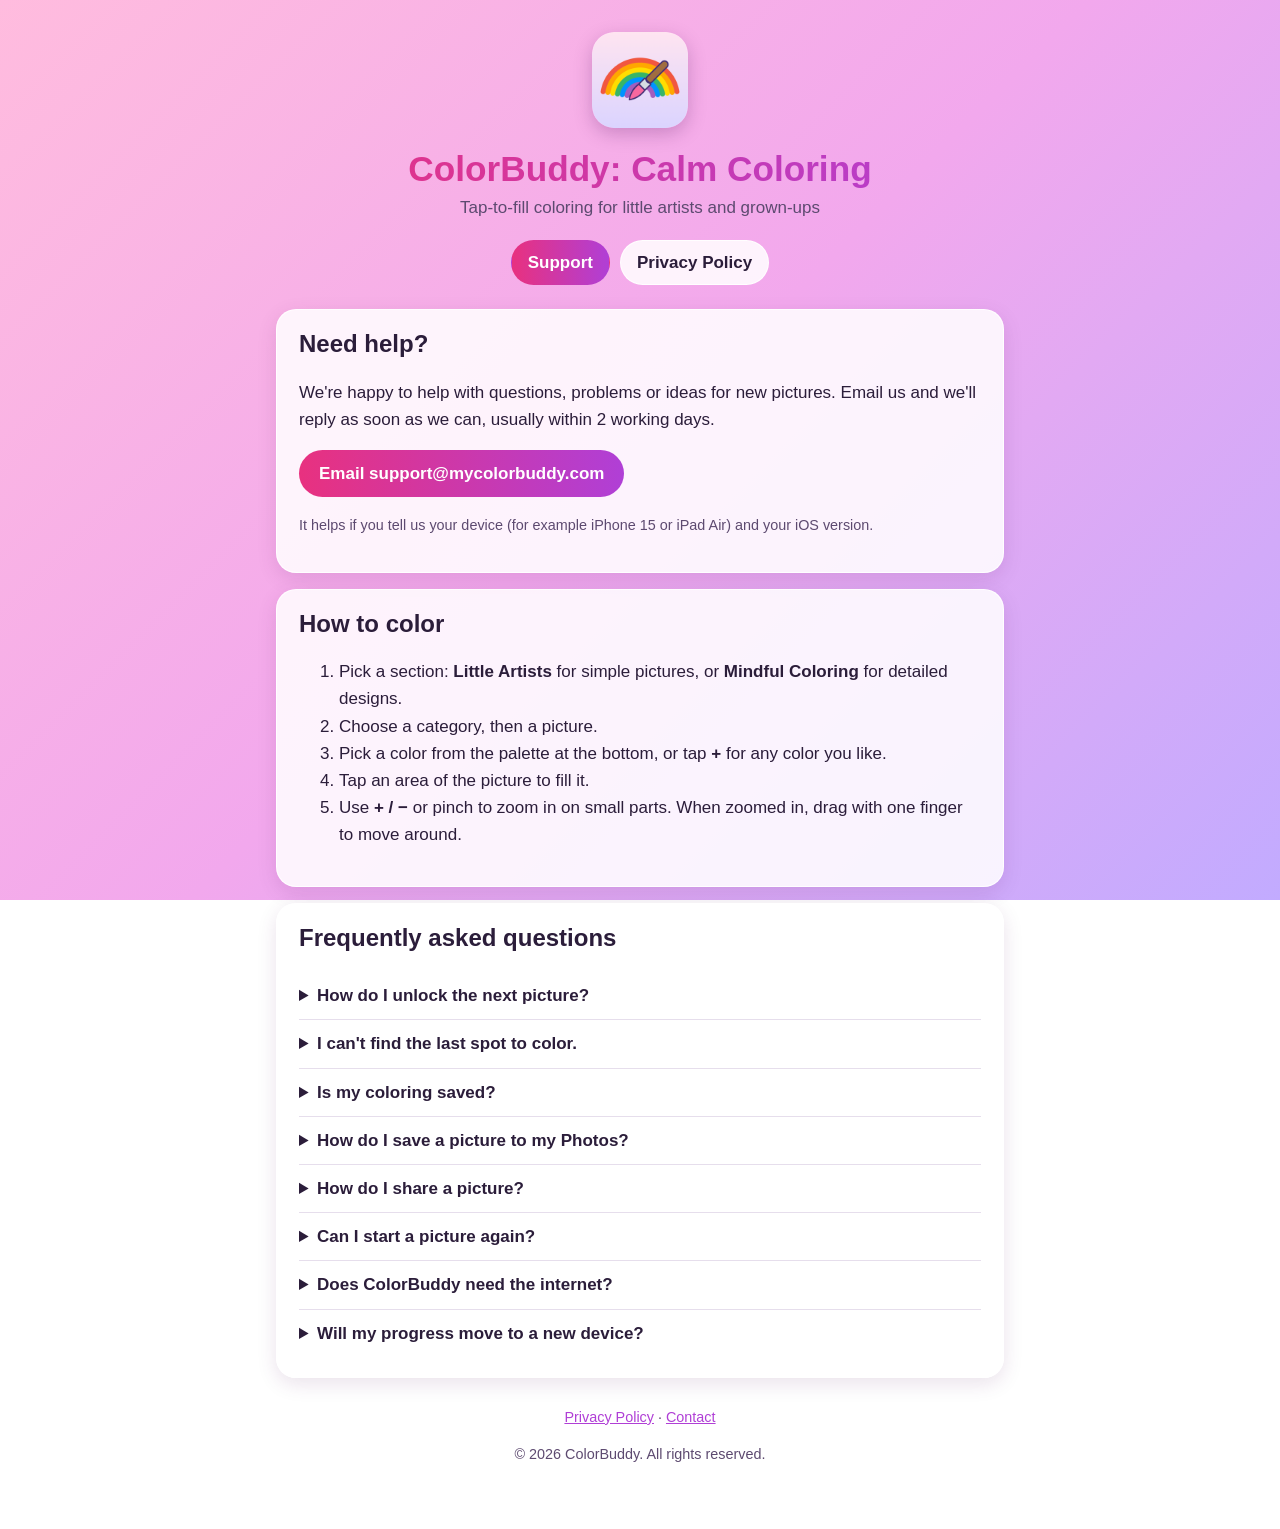
==== index.html @ 598d95bf "Add files via upload" ====
<!doctype html>
<html lang="en">
<head>
  <meta charset="utf-8">
  <meta name="viewport" content="width=device-width, initial-scale=1">
  <title>ColorBuddy Support</title>
  <meta name="description" content="Help and support for ColorBuddy: Calm Coloring, a tap-to-fill coloring book for kids and grown-ups.">
  <link rel="icon" href="icon.png">
  <link rel="stylesheet" href="style.css">
</head>
<body>
  <div class="wrap">
    <header>
      <img src="icon.png" alt="ColorBuddy app icon">
      <h1>ColorBuddy: Calm Coloring</h1>
      <p class="tagline">Tap-to-fill coloring for little artists and grown-ups</p>
      <nav>
        <a href="index.html" aria-current="page">Support</a>
        <a href="privacy.html">Privacy Policy</a>
      </nav>
    </header>

    <main>
      <section class="card">
        <h2>Need help?</h2>
        <p>We're happy to help with questions, problems or ideas for new pictures. Email us and we'll reply as soon as we can, usually within 2 working days.</p>
        <p><a class="button" href="mailto:support@mycolorbuddy.com?subject=ColorBuddy%20support">Email support@mycolorbuddy.com</a></p>
        <p class="muted small">It helps if you tell us your device (for example iPhone 15 or iPad Air) and your iOS version.</p>
      </section>

      <section class="card">
        <h2>How to color</h2>
        <ol>
          <li>Pick a section: <strong>Little Artists</strong> for simple pictures, or <strong>Mindful Coloring</strong> for detailed designs.</li>
          <li>Choose a category, then a picture.</li>
          <li>Pick a color from the palette at the bottom, or tap <strong>+</strong> for any color you like.</li>
          <li>Tap an area of the picture to fill it.</li>
          <li>Use <strong>+ / −</strong> or pinch to zoom in on small parts. When zoomed in, drag with one finger to move around.</li>
        </ol>
      </section>

      <section class="card">
        <h2>Frequently asked questions</h2>

        <details>
          <summary>How do I unlock the next picture?</summary>
          <p>Color every area of the current picture. When it's finished, the progress bar shows <em>Next</em>. Tap it to open the next picture. The first picture in each section is always unlocked.</p>
        </details>

        <details>
          <summary>I can't find the last spot to color.</summary>
          <p>Tap the <strong>💡 left</strong> button next to the progress bar. Every area that still needs color will flash pink for a few seconds. Zoom in to fill very small areas.</p>
        </details>

        <details>
          <summary>Is my coloring saved?</summary>
          <p>Yes. Your progress saves automatically on your device as you color, so you can leave a picture and continue later.</p>
        </details>

        <details>
          <summary>How do I save a picture to my Photos?</summary>
          <p>Tap <strong>Save</strong> on the coloring screen. The first time, iOS asks for permission to add photos. If you chose "Don't Allow", open the <strong>Settings</strong> app → <strong>ColorBuddy</strong> → <strong>Photos</strong> and choose <strong>Add Photos Only</strong>.</p>
        </details>

        <details>
          <summary>How do I share a picture?</summary>
          <p>Tap <strong>Share</strong> on the coloring screen to send your picture through Messages, Mail or any app on your device.</p>
        </details>

        <details>
          <summary>Can I start a picture again?</summary>
          <p>Yes. Tap <strong>Reset</strong> on the coloring screen and confirm. Use <strong>Undo</strong> and <strong>Redo</strong> to step back and forward through your fills.</p>
        </details>

        <details>
          <summary>Does ColorBuddy need the internet?</summary>
          <p>No. ColorBuddy works fully offline. It has no ads, no accounts and no in-app purchases.</p>
        </details>

        <details>
          <summary>Will my progress move to a new device?</summary>
          <p>Coloring progress is stored only on the device you use. It isn't synced between devices, and it is removed if you delete the app.</p>
        </details>
      </section>
    </main>

    <footer>
      <p><a href="privacy.html">Privacy Policy</a> · <a href="mailto:support@mycolorbuddy.com">Contact</a></p>
      <p>© 2026 ColorBuddy. All rights reserved.</p>
    </footer>
  </div>
</body>
</html>
---- style.css ----
:root {
  --bg-1: #ffbcde;
  --bg-2: #f2a8ed;
  --bg-3: #c2abff;
  --card: rgba(255, 255, 255, 0.86);
  --text: #2b1d3a;
  --muted: #5d4a70;
  --accent: #b03fd6;
  --accent-2: #e8317f;
  --border: rgba(255, 255, 255, 0.9);
}

@media (prefers-color-scheme: dark) {
  :root {
    --bg-1: #5c1a57;
    --bg-2: #451a66;
    --bg-3: #29175c;
    --card: rgba(30, 18, 48, 0.86);
    --text: #f6ecff;
    --muted: #cdb9e3;
    --accent: #d68cff;
    --accent-2: #ff7ab8;
    --border: rgba(255, 255, 255, 0.15);
  }
}

* { box-sizing: border-box; }

html { -webkit-text-size-adjust: 100%; }

body {
  margin: 0;
  min-height: 100vh;
  font-family: -apple-system, BlinkMacSystemFont, "Segoe UI", Roboto, Helvetica, Arial, sans-serif;
  font-size: 17px;
  line-height: 1.6;
  color: var(--text);
  background: linear-gradient(135deg, var(--bg-1), var(--bg-2) 50%, var(--bg-3)) fixed;
}

.wrap {
  max-width: 760px;
  margin: 0 auto;
  padding: 32px 16px 48px;
}

header {
  text-align: center;
  margin-bottom: 24px;
}

header img {
  width: 96px;
  height: 96px;
  border-radius: 22px;
  box-shadow: 0 6px 18px rgba(80, 20, 90, 0.25);
}

h1, h2 {
  font-family: "Marker Felt", "Chalkboard SE", "Comic Sans MS", -apple-system, sans-serif;
  line-height: 1.2;
}

h1 {
  font-size: 2.2rem;
  margin: 12px 0 4px;
  background: linear-gradient(90deg, var(--accent-2), var(--accent));
  -webkit-background-clip: text;
  background-clip: text;
  color: transparent;
}

.tagline { margin: 0; color: var(--muted); }

nav {
  display: flex;
  justify-content: center;
  gap: 10px;
  flex-wrap: wrap;
  margin: 18px 0 0;
}

nav a {
  padding: 8px 16px;
  border-radius: 999px;
  background: var(--card);
  border: 1px solid var(--border);
  color: var(--text);
  text-decoration: none;
  font-weight: 600;
}

nav a[aria-current="page"] {
  background: linear-gradient(90deg, var(--accent-2), var(--accent));
  color: #fff;
  border-color: transparent;
}

.card {
  background: var(--card);
  border: 1px solid var(--border);
  border-radius: 20px;
  padding: 20px 22px;
  margin: 16px 0;
  box-shadow: 0 6px 20px rgba(80, 20, 90, 0.12);
}

.card h2 { margin-top: 0; font-size: 1.5rem; }

a { color: var(--accent); }

.button {
  display: inline-block;
  padding: 10px 20px;
  border-radius: 999px;
  background: linear-gradient(90deg, var(--accent-2), var(--accent));
  color: #fff;
  font-weight: 700;
  text-decoration: none;
}

details { padding: 10px 0; border-top: 1px solid rgba(128, 90, 160, 0.2); }
details:first-of-type { border-top: none; }
summary { cursor: pointer; font-weight: 700; }
details p { margin: 8px 0 0; color: var(--muted); }

.muted { color: var(--muted); }
.small { font-size: 0.9rem; }

footer {
  text-align: center;
  margin-top: 28px;
  font-size: 0.9rem;
  color: var(--muted);
}

@media (max-width: 480px) {
  h1 { font-size: 1.8rem; }
  .card { padding: 16px; }
}
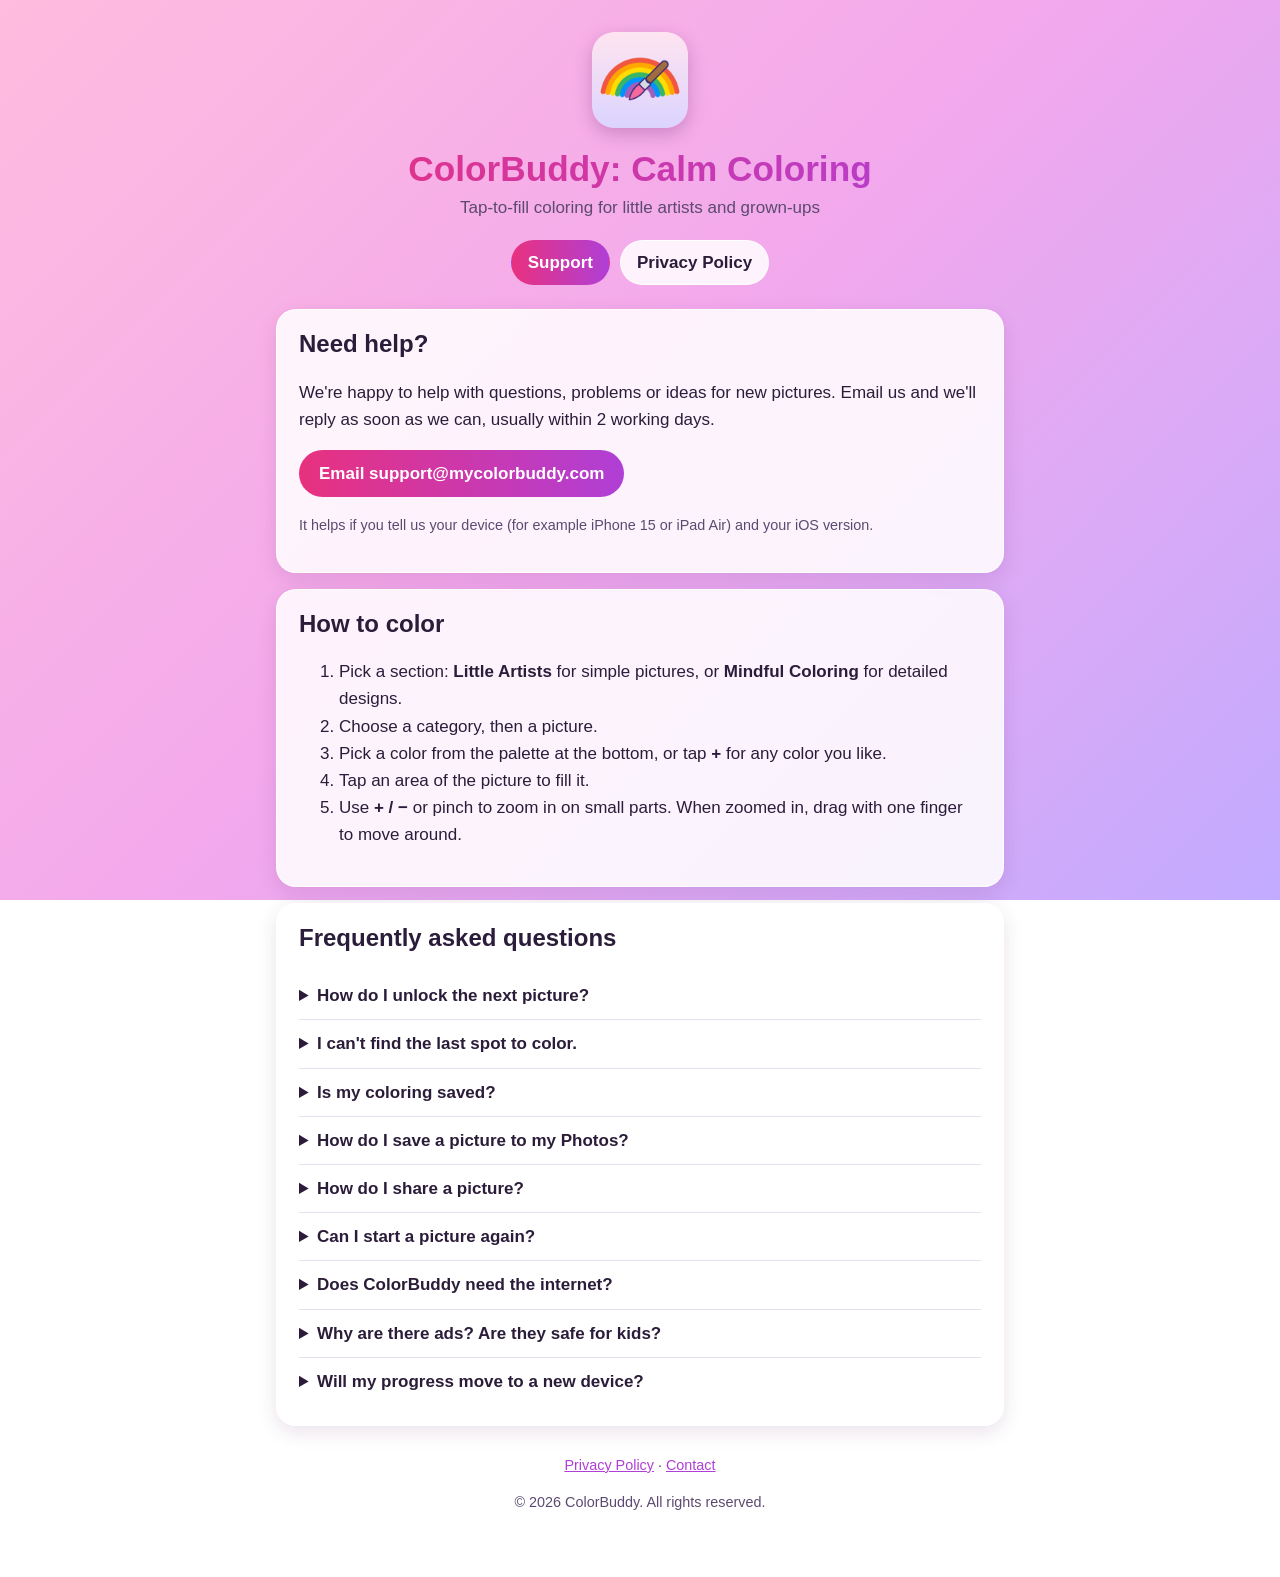
==== commit 068eb9d7: "Enhance FAQ with details on ads and offline use Updated FAQ section to clarify offline functionality" ====
--- a/index.html
+++ b/index.html
@@ -45,6 +45,7 @@
         <details>
           <summary>How do I unlock the next picture?</summary>
           <p>Color every area of the current picture. When it's finished, the progress bar shows <em>Next</em>. Tap it to open the next picture. The first picture in each section is always unlocked.</p>
+          <p>Can't wait? When the next picture shows <em>Tap to unlock with a video</em>, you can watch a short optional video to unlock it straight away.</p>
         </details>
 
         <details>
@@ -74,7 +75,12 @@
 
         <details>
           <summary>Does ColorBuddy need the internet?</summary>
-          <p>No. ColorBuddy works fully offline. It has no ads, no accounts and no in-app purchases.</p>
+          <p>No. Coloring works fully offline. The internet is only used to load ads, so without a connection you simply won't see any. There are no accounts and no in-app purchases.</p>
+        </details>
+
+        <details>
+          <summary>Why are there ads? Are they safe for kids?</summary>
+          <p>Ads keep ColorBuddy free. They come from Google AdMob and are set up for children: only general-audience ads, never personalized, and no tracking. A full-screen ad may appear when you open a picture (at most about once a minute), and videos only play if you choose to watch one. See our <a href="privacy.html">Privacy Policy</a> for details.</p>
         </details>
 
         <details>
